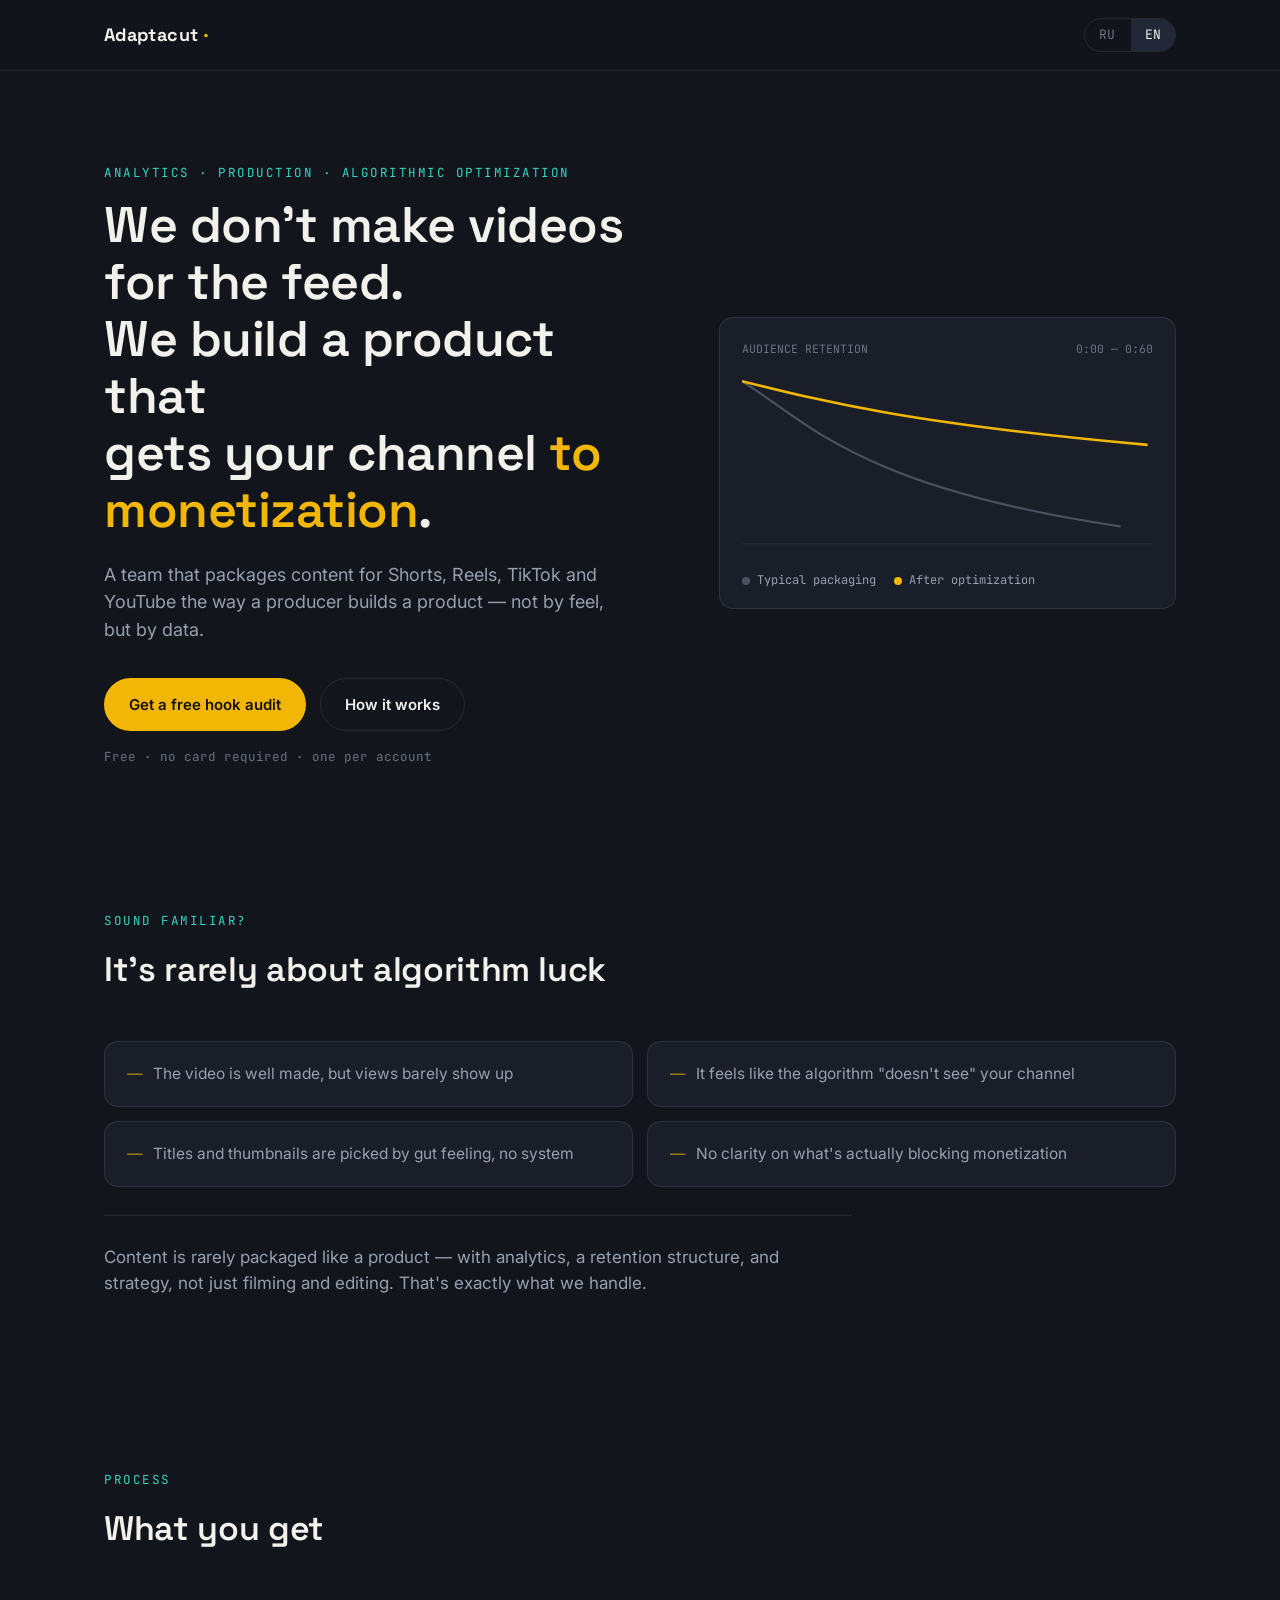
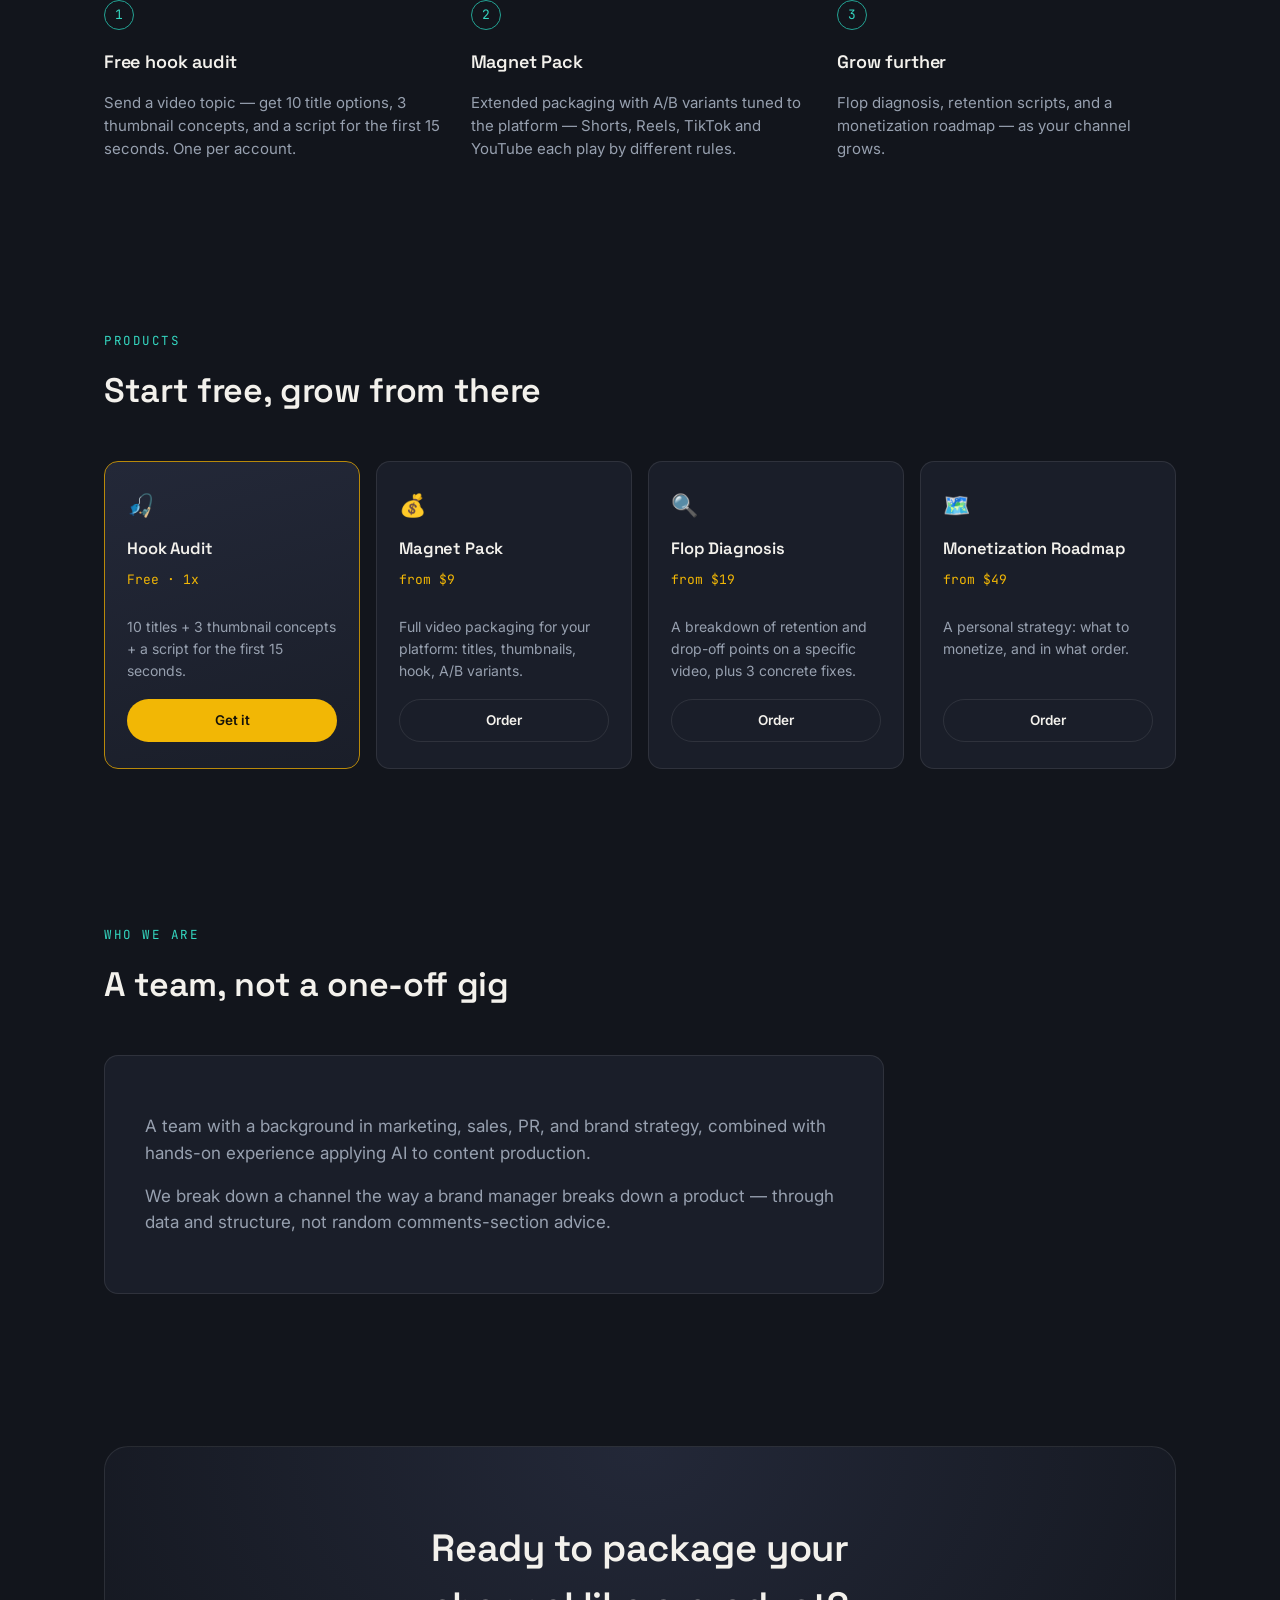
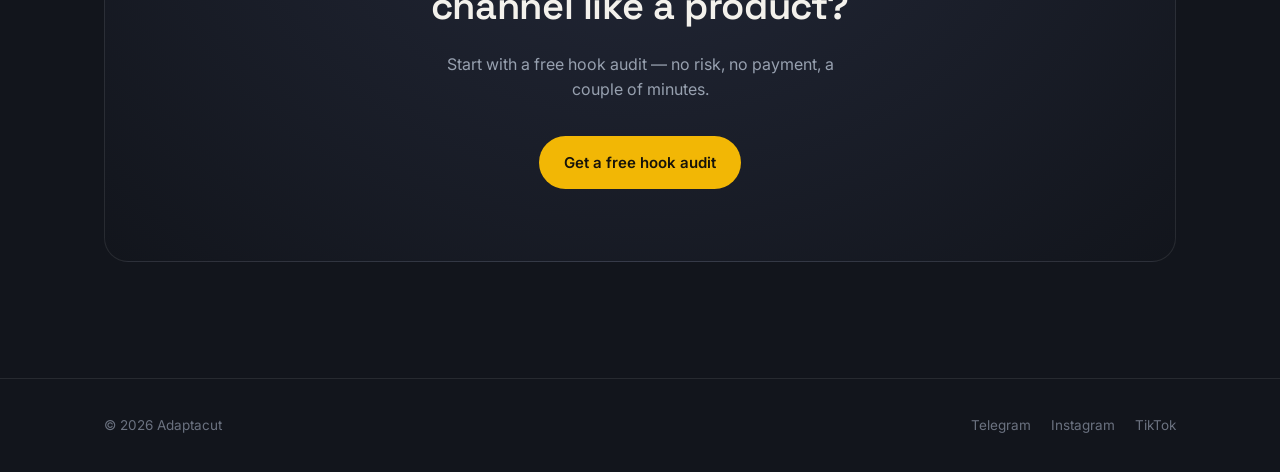
==== en/index.html @ 28b58857 "Add files via upload" ====
<!DOCTYPE html>
<html lang="en">
<head>
<meta charset="UTF-8">
<meta name="viewport" content="width=device-width, initial-scale=1.0">
<title>Adaptacut — the product that gets your channel to monetization</title>
<meta name="description" content="Analytics, packaging, content production, and algorithmic optimization for Shorts, Reels, TikTok and YouTube creators.">
<link rel="alternate" hreflang="ru" href="/">
<link rel="alternate" hreflang="en" href="/en/">
<link rel="preconnect" href="https://fonts.googleapis.com">
<link rel="preconnect" href="https://fonts.gstatic.com" crossorigin>
<link href="https://fonts.googleapis.com/css2?family=Space+Grotesk:wght@500;600;700&family=Inter:wght@400;500;600&family=JetBrains+Mono:wght@400;500&display=swap" rel="stylesheet">
<style>
/* ===== Design tokens ===== */
:root {
  --bg: #12151c;
  --surface: #1a1e29;
  --surface-2: #232838;
  --border: rgba(255, 255, 255, 0.09);
  --text: #f3f1ec;
  --text-muted: #97a0af;
  --text-dim: #6b7280;
  --gold: #f2b705;
  --gold-dim: #b8890a;
  --teal: #34d6c0;
  --teal-dim: #23a394;

  --font-display: "Space Grotesk", sans-serif;
  --font-body: "Inter", sans-serif;
  --font-mono: "JetBrains Mono", monospace;

  --container: 1120px;
  --radius: 14px;
}

* { box-sizing: border-box; }

html { scroll-behavior: smooth; }

body {
  margin: 0;
  background: var(--bg);
  color: var(--text);
  font-family: var(--font-body);
  font-size: 16px;
  line-height: 1.55;
  -webkit-font-smoothing: antialiased;
}

@media (prefers-reduced-motion: reduce) {
  html { scroll-behavior: auto; }
  * { animation-duration: 0.001ms !important; transition-duration: 0.001ms !important; }
}

a { color: inherit; }

.wrap {
  max-width: var(--container);
  margin: 0 auto;
  padding: 0 24px;
}

h1, h2, h3 {
  font-family: var(--font-display);
  font-weight: 600;
  letter-spacing: -0.01em;
  margin: 0;
}

.eyebrow {
  font-family: var(--font-mono);
  font-size: 12.5px;
  letter-spacing: 0.12em;
  text-transform: uppercase;
  color: var(--teal);
  display: inline-block;
  margin-bottom: 14px;
}

.muted { color: var(--text-muted); }

/* ===== Header ===== */
header {
  position: sticky;
  top: 0;
  z-index: 50;
  backdrop-filter: blur(10px);
  background: rgba(18, 21, 28, 0.82);
  border-bottom: 1px solid var(--border);
}

.header-inner {
  display: flex;
  align-items: center;
  justify-content: space-between;
  padding: 18px 24px;
}

.logo {
  font-family: var(--font-display);
  font-weight: 700;
  font-size: 18px;
  letter-spacing: 0.02em;
}

.logo span { color: var(--gold); }

.lang-toggle {
  display: flex;
  gap: 2px;
  font-family: var(--font-mono);
  font-size: 13px;
  border: 1px solid var(--border);
  border-radius: 100px;
  overflow: hidden;
}

.lang-toggle a {
  padding: 6px 14px;
  text-decoration: none;
  color: var(--text-dim);
}

.lang-toggle a.active {
  background: var(--surface-2);
  color: var(--text);
}

/* ===== Hero ===== */
.hero {
  padding: 88px 0 64px;
  position: relative;
  overflow: hidden;
}

.hero-grid {
  display: grid;
  grid-template-columns: 1.1fr 0.9fr;
  gap: 56px;
  align-items: center;
}

.hero h1 {
  font-size: clamp(32px, 4.4vw, 50px);
  line-height: 1.14;
}

.hero h1 .accent { color: var(--gold); }

.hero p.lead {
  font-size: 18px;
  color: var(--text-muted);
  max-width: 46ch;
  margin-top: 22px;
}

.cta-row {
  display: flex;
  gap: 14px;
  margin-top: 34px;
  flex-wrap: wrap;
}

.btn {
  display: inline-flex;
  align-items: center;
  gap: 8px;
  font-family: var(--font-body);
  font-weight: 600;
  font-size: 15px;
  padding: 14px 24px;
  border-radius: 100px;
  text-decoration: none;
  border: 1px solid transparent;
  cursor: pointer;
  transition: transform 0.15s ease, opacity 0.15s ease;
}

.btn:hover { transform: translateY(-1px); }

.btn-primary {
  background: var(--gold);
  color: #16130a;
}

.btn-primary:hover { opacity: 0.92; }

.btn-ghost {
  background: transparent;
  border-color: var(--border);
  color: var(--text);
}

.hero-note {
  margin-top: 16px;
  font-family: var(--font-mono);
  font-size: 12.5px;
  color: var(--text-dim);
}

/* ===== Retention chart — signature element ===== */
.chart-card {
  background: var(--surface);
  border: 1px solid var(--border);
  border-radius: var(--radius);
  padding: 22px 22px 18px;
}

.chart-card .chart-label {
  display: flex;
  justify-content: space-between;
  font-family: var(--font-mono);
  font-size: 11.5px;
  color: var(--text-dim);
  margin-bottom: 6px;
}

.legend {
  display: flex;
  gap: 18px;
  margin-top: 12px;
  font-family: var(--font-mono);
  font-size: 12px;
}

.legend-item { display: flex; align-items: center; gap: 7px; color: var(--text-muted); }
.dot { width: 8px; height: 8px; border-radius: 50%; }
.dot.grey { background: #4b5160; }
.dot.gold { background: var(--gold); }

.retention-line-typical {
  fill: none;
  stroke: #4b5160;
  stroke-width: 2.5;
  stroke-dasharray: 480;
  stroke-dashoffset: 480;
  animation: draw 1.6s ease forwards 0.3s;
}

.retention-line-optimized {
  fill: none;
  stroke: var(--gold);
  stroke-width: 3;
  stroke-dasharray: 480;
  stroke-dashoffset: 480;
  animation: draw 1.6s ease forwards 0.7s;
}

@keyframes draw {
  to { stroke-dashoffset: 0; }
}

/* ===== Sections ===== */
section { padding: 76px 0; }

.section-head { max-width: 620px; margin-bottom: 44px; }
.section-head h2 { font-size: clamp(26px, 3vw, 34px); }
.section-head p { color: var(--text-muted); margin-top: 12px; font-size: 16.5px; }

/* Pain grid */
.pain-grid {
  display: grid;
  grid-template-columns: repeat(2, 1fr);
  gap: 14px;
}

.pain-item {
  background: var(--surface);
  border: 1px solid var(--border);
  border-radius: var(--radius);
  padding: 20px 22px;
  font-size: 15.5px;
  color: var(--text-muted);
}

.pain-item::before {
  content: "—";
  color: var(--gold-dim);
  margin-right: 10px;
}

.pain-transition {
  margin-top: 28px;
  padding-top: 28px;
  border-top: 1px solid var(--border);
  font-size: 17px;
  max-width: 68ch;
}

/* Steps */
.steps { display: grid; grid-template-columns: repeat(3, 1fr); gap: 28px; }

.step-num {
  font-family: var(--font-mono);
  font-size: 13px;
  color: var(--teal);
  border: 1px solid var(--teal-dim);
  width: 30px; height: 30px;
  border-radius: 50%;
  display: flex; align-items: center; justify-content: center;
  margin-bottom: 18px;
}

.step h3 { font-size: 18px; margin-bottom: 10px; }
.step p { color: var(--text-muted); font-size: 15px; }

/* Products */
.products-grid {
  display: grid;
  grid-template-columns: repeat(4, 1fr);
  gap: 16px;
}

.product-card {
  background: var(--surface);
  border: 1px solid var(--border);
  border-radius: var(--radius);
  padding: 26px 22px;
  display: flex;
  flex-direction: column;
  transition: border-color 0.2s ease;
}

.product-card:hover { border-color: var(--teal-dim); }

.product-card.featured {
  background: linear-gradient(165deg, var(--surface-2), var(--surface));
  border-color: var(--gold-dim);
}

.product-icon { font-size: 22px; margin-bottom: 14px; }

.product-card h3 { font-size: 16.5px; margin-bottom: 8px; }

.product-price {
  font-family: var(--font-mono);
  font-size: 13px;
  color: var(--gold);
  margin-bottom: 12px;
}

.product-card p.desc {
  color: var(--text-muted);
  font-size: 14px;
  flex-grow: 1;
  margin-bottom: 18px;
}

.product-card .btn { padding: 10px 18px; font-size: 13.5px; width: 100%; justify-content: center; }

/* Team */
.team-block {
  background: var(--surface);
  border: 1px solid var(--border);
  border-radius: var(--radius);
  padding: 40px;
  max-width: 780px;
}

.team-block p { font-size: 17px; color: var(--text-muted); }
.team-block p + p { margin-top: 16px; }

/* Final CTA */
.final-cta {
  text-align: center;
  background: radial-gradient(ellipse at top, var(--surface-2), var(--bg));
  border-radius: 24px;
  padding: 72px 24px;
  border: 1px solid var(--border);
}

.final-cta h2 { font-size: clamp(26px, 3.4vw, 38px); max-width: 20ch; margin: 0 auto; }
.final-cta p { color: var(--text-muted); margin: 16px auto 0; max-width: 44ch; }
.final-cta .cta-row { justify-content: center; }

/* Footer */
footer {
  border-top: 1px solid var(--border);
  padding: 36px 0;
  margin-top: 40px;
}

.footer-inner {
  display: flex;
  justify-content: space-between;
  align-items: center;
  flex-wrap: wrap;
  gap: 16px;
  font-size: 13.5px;
  color: var(--text-dim);
}

.footer-links { display: flex; gap: 20px; }
.footer-links a { text-decoration: none; color: var(--text-dim); }
.footer-links a:hover { color: var(--text-muted); }

/* ===== Responsive ===== */
@media (max-width: 860px) {
  .hero-grid { grid-template-columns: 1fr; gap: 40px; }
  .pain-grid { grid-template-columns: 1fr; }
  .steps { grid-template-columns: 1fr; gap: 34px; }
  .products-grid { grid-template-columns: 1fr 1fr; }
  .team-block { padding: 28px; }
  .final-cta { padding: 52px 20px; }
}

@media (max-width: 520px) {
  .products-grid { grid-template-columns: 1fr; }
  .header-inner { padding: 14px 18px; }
  .hero { padding: 56px 0 44px; }
  section { padding: 56px 0; }
}

</style>
</head>
<body>

<header>
  <div class="wrap header-inner">
    <div class="logo">Adaptacut <span>·</span></div>
    <div class="lang-toggle">
      <a href="/">RU</a>
      <a href="/en/" class="active">EN</a>
    </div>
  </div>
</header>

<section class="hero">
  <div class="wrap hero-grid">
    <div>
      <span class="eyebrow">Analytics · Production · Algorithmic Optimization</span>
      <h1>We don't make videos for the feed.<br>We build a product that<br>gets your channel <span class="accent">to monetization</span>.</h1>
      <p class="lead">A team that packages content for Shorts, Reels, TikTok and YouTube the way a producer builds a product — not by feel, but by data.</p>
      <div class="cta-row">
        <a href="#products" class="btn btn-primary">Get a free hook audit</a>
        <a href="#how" class="btn btn-ghost">How it works</a>
      </div>
      <div class="hero-note">Free · no card required · one per account</div>
    </div>

    <div class="chart-card">
      <div class="chart-label">
        <span>AUDIENCE RETENTION</span>
        <span>0:00 — 0:60</span>
      </div>
      <svg viewBox="0 0 480 220" width="100%" height="auto" role="img" aria-label="Retention comparison: typical video loses viewers faster than an optimized one">
        <line x1="0" y1="210" x2="480" y2="210" stroke="rgba(255,255,255,0.08)" stroke-width="1"/>
        <path class="retention-line-typical" d="M0,20 C 80,70 140,150 480,195" />
        <path class="retention-line-optimized" d="M0,20 C 100,45 200,70 480,95" />
      </svg>
      <div class="legend">
        <div class="legend-item"><span class="dot grey"></span> Typical packaging</div>
        <div class="legend-item"><span class="dot gold"></span> After optimization</div>
      </div>
    </div>
  </div>
</section>

<section id="pain">
  <div class="wrap">
    <div class="section-head">
      <span class="eyebrow">Sound familiar?</span>
      <h2>It's rarely about algorithm luck</h2>
    </div>
    <div class="pain-grid">
      <div class="pain-item">The video is well made, but views barely show up</div>
      <div class="pain-item">It feels like the algorithm "doesn't see" your channel</div>
      <div class="pain-item">Titles and thumbnails are picked by gut feeling, no system</div>
      <div class="pain-item">No clarity on what's actually blocking monetization</div>
    </div>
    <p class="pain-transition muted">Content is rarely packaged like a product — with analytics, a retention structure, and strategy, not just filming and editing. That's exactly what we handle.</p>
  </div>
</section>

<section id="how">
  <div class="wrap">
    <div class="section-head">
      <span class="eyebrow">Process</span>
      <h2>What you get</h2>
    </div>
    <div class="steps">
      <div class="step">
        <div class="step-num">1</div>
        <h3>Free hook audit</h3>
        <p>Send a video topic — get 10 title options, 3 thumbnail concepts, and a script for the first 15 seconds. One per account.</p>
      </div>
      <div class="step">
        <div class="step-num">2</div>
        <h3>Magnet Pack</h3>
        <p>Extended packaging with A/B variants tuned to the platform — Shorts, Reels, TikTok and YouTube each play by different rules.</p>
      </div>
      <div class="step">
        <div class="step-num">3</div>
        <h3>Grow further</h3>
        <p>Flop diagnosis, retention scripts, and a monetization roadmap — as your channel grows.</p>
      </div>
    </div>
  </div>
</section>

<section id="products">
  <div class="wrap">
    <div class="section-head">
      <span class="eyebrow">Products</span>
      <h2>Start free, grow from there</h2>
    </div>
    <div class="products-grid">
      <div class="product-card featured">
        <div class="product-icon">🎣</div>
        <h3>Hook Audit</h3>
        <div class="product-price">Free · 1x</div>
        <p class="desc">10 titles + 3 thumbnail concepts + a script for the first 15 seconds.</p>
        <a href="#" class="btn btn-primary">Get it</a>
      </div>
      <div class="product-card">
        <div class="product-icon">💰</div>
        <h3>Magnet Pack</h3>
        <div class="product-price">from $9</div>
        <p class="desc">Full video packaging for your platform: titles, thumbnails, hook, A/B variants.</p>
        <a href="#" class="btn btn-ghost">Order</a>
      </div>
      <div class="product-card">
        <div class="product-icon">🔍</div>
        <h3>Flop Diagnosis</h3>
        <div class="product-price">from $19</div>
        <p class="desc">A breakdown of retention and drop-off points on a specific video, plus 3 concrete fixes.</p>
        <a href="#" class="btn btn-ghost">Order</a>
      </div>
      <div class="product-card">
        <div class="product-icon">🗺️</div>
        <h3>Monetization Roadmap</h3>
        <div class="product-price">from $49</div>
        <p class="desc">A personal strategy: what to monetize, and in what order.</p>
        <a href="#" class="btn btn-ghost">Order</a>
      </div>
    </div>
  </div>
</section>

<section id="team">
  <div class="wrap">
    <div class="section-head">
      <span class="eyebrow">Who we are</span>
      <h2>A team, not a one-off gig</h2>
    </div>
    <div class="team-block">
      <p>A team with a background in marketing, sales, PR, and brand strategy, combined with hands-on experience applying AI to content production.</p>
      <p>We break down a channel the way a brand manager breaks down a product — through data and structure, not random comments-section advice.</p>
    </div>
  </div>
</section>

<section id="cta">
  <div class="wrap">
    <div class="final-cta">
      <h2>Ready to package your channel like a product?</h2>
      <p>Start with a free hook audit — no risk, no payment, a couple of minutes.</p>
      <div class="cta-row">
        <a href="#products" class="btn btn-primary">Get a free hook audit</a>
      </div>
    </div>
  </div>
</section>

<footer>
  <div class="wrap footer-inner">
    <div>© 2026 Adaptacut</div>
    <div class="footer-links">
      <a href="#">Telegram</a>
      <a href="#">Instagram</a>
      <a href="#">TikTok</a>
    </div>
  </div>
</footer>

</body>
</html>
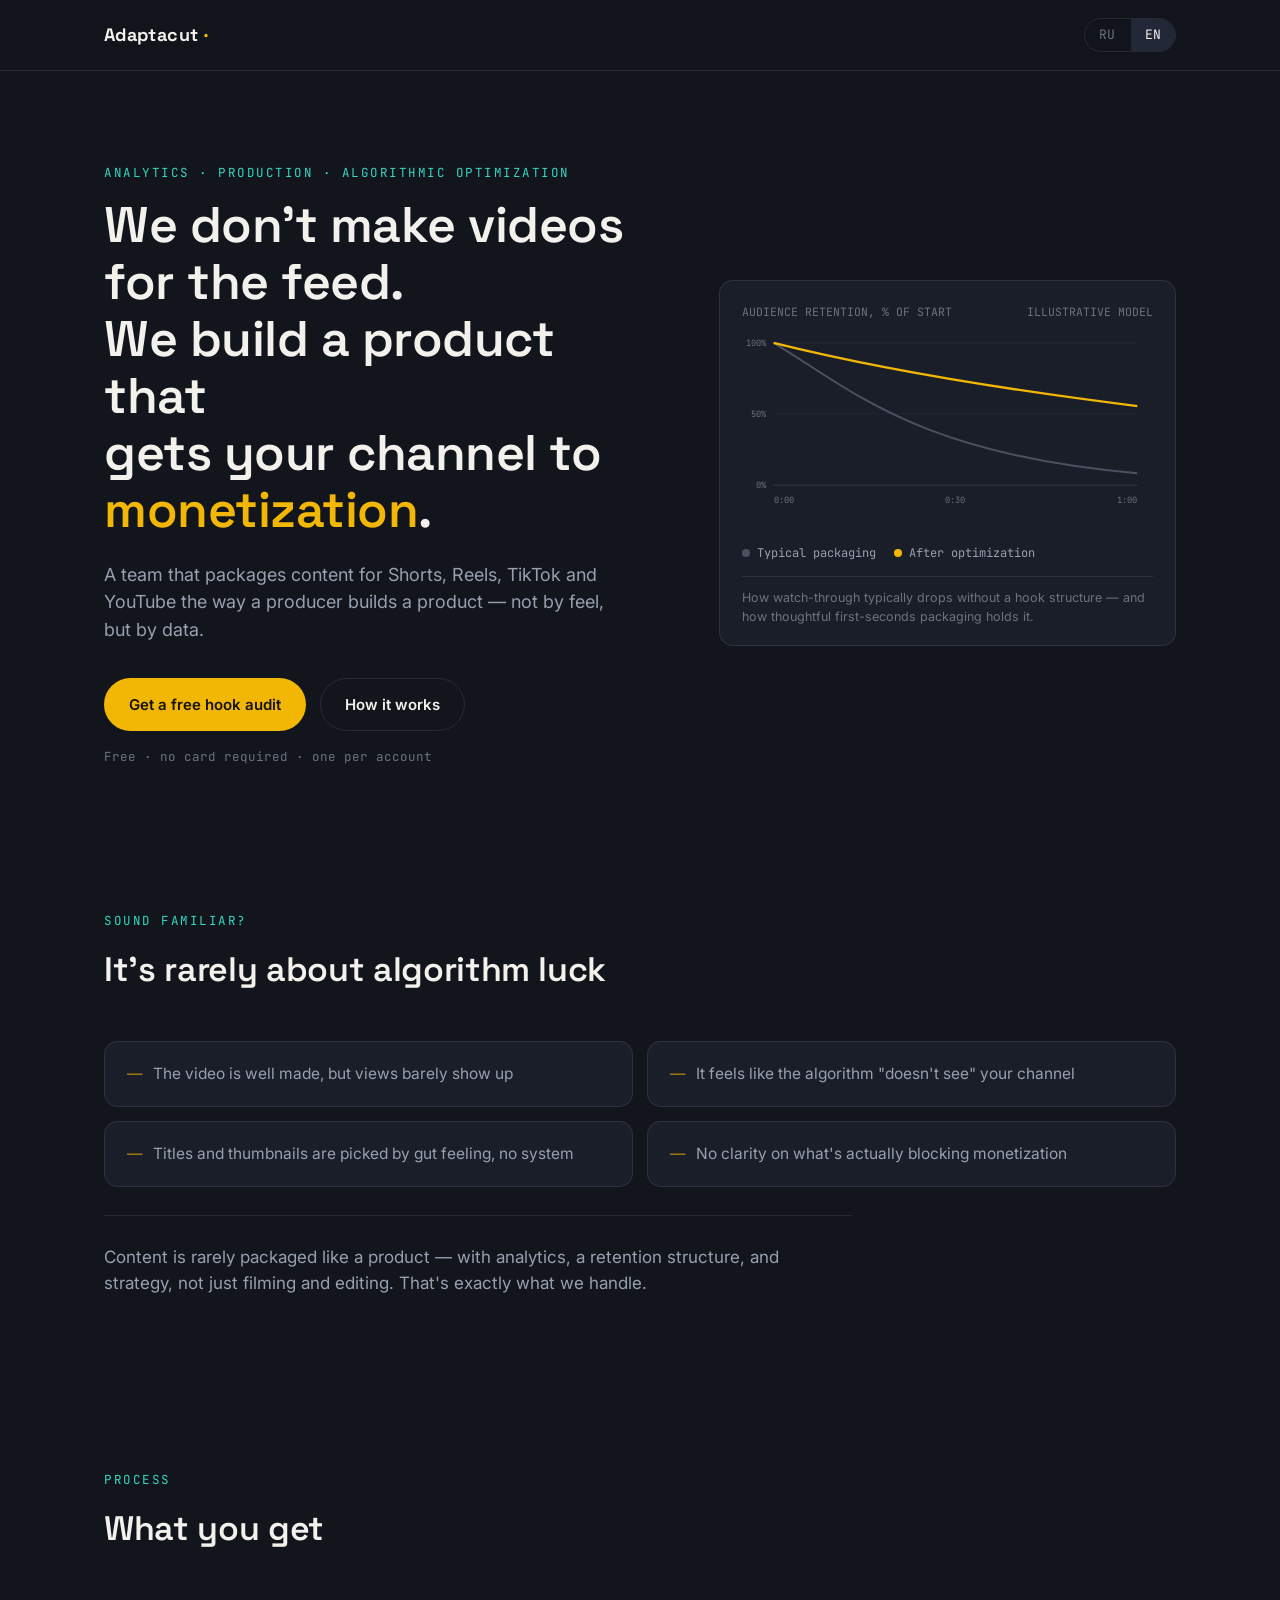
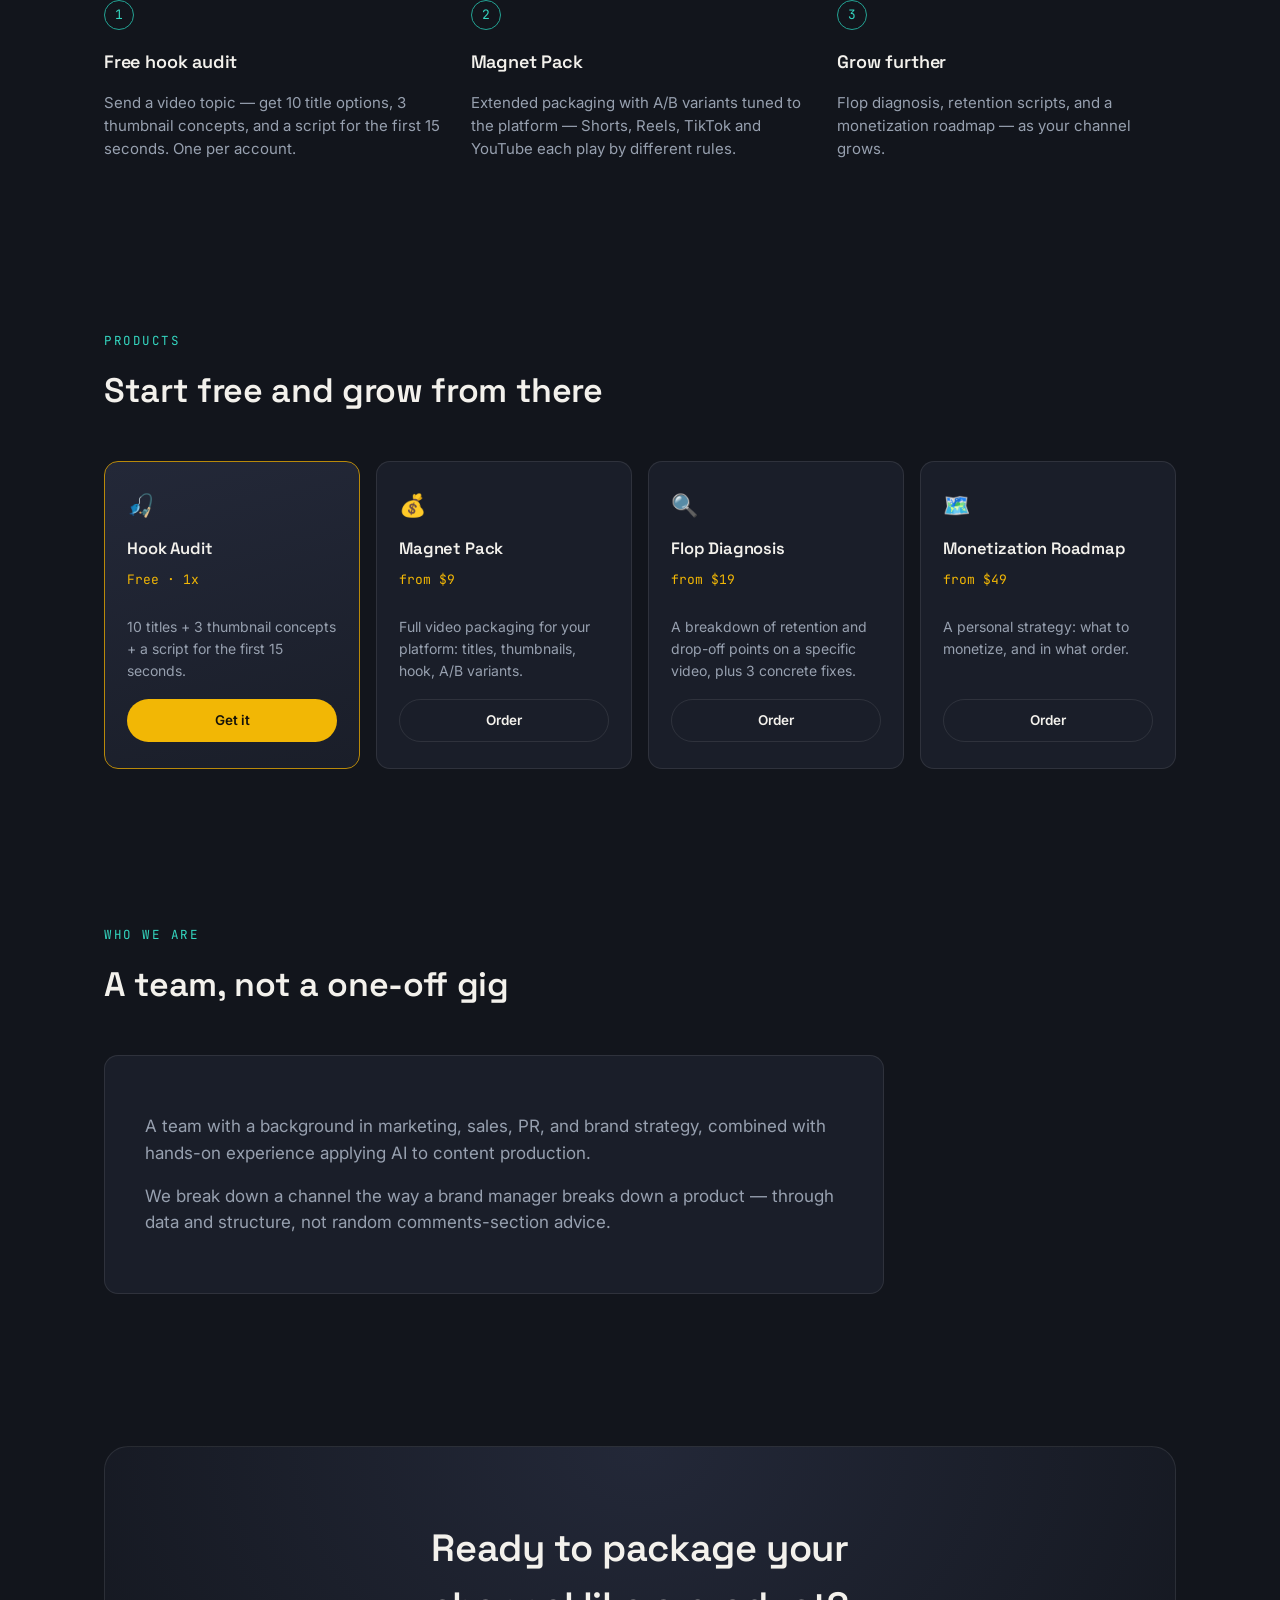
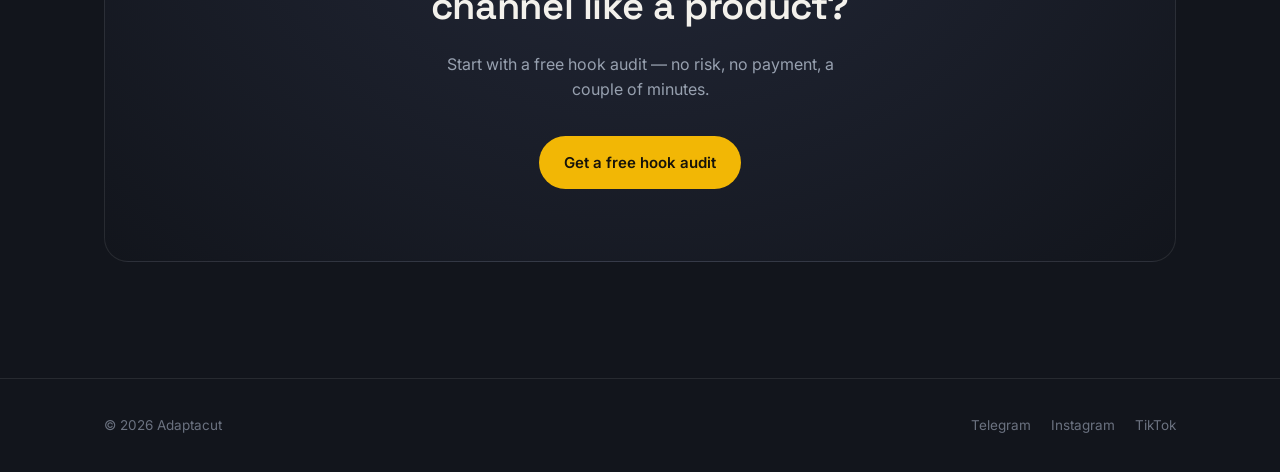
==== commit 1ab20998: "Add files via upload" ====
--- a/en/index.html
+++ b/en/index.html
@@ -232,8 +232,8 @@
   fill: none;
   stroke: #4b5160;
   stroke-width: 2.5;
-  stroke-dasharray: 480;
-  stroke-dashoffset: 480;
+  stroke-dasharray: 700;
+  stroke-dashoffset: 700;
   animation: draw 1.6s ease forwards 0.3s;
 }
 
@@ -241,9 +241,18 @@
   fill: none;
   stroke: var(--gold);
   stroke-width: 3;
-  stroke-dasharray: 480;
-  stroke-dashoffset: 480;
+  stroke-dasharray: 700;
+  stroke-dashoffset: 700;
   animation: draw 1.6s ease forwards 0.7s;
+}
+
+.chart-caption {
+  margin: 14px 0 0;
+  font-size: 12.5px;
+  line-height: 1.5;
+  color: var(--text-dim);
+  border-top: 1px solid var(--border);
+  padding-top: 12px;
 }
 
 @keyframes draw {
@@ -429,7 +438,7 @@
   <div class="wrap hero-grid">
     <div>
       <span class="eyebrow">Analytics · Production · Algorithmic Optimization</span>
-      <h1>We don't make videos for the feed.<br>We build a product that<br>gets your channel <span class="accent">to monetization</span>.</h1>
+      <h1>We don't make videos for the feed.<br>We build a product that<br>gets your channel to <span class="accent">monetization</span>.</h1>
       <p class="lead">A team that packages content for Shorts, Reels, TikTok and YouTube the way a producer builds a product — not by feel, but by data.</p>
       <div class="cta-row">
         <a href="#products" class="btn btn-primary">Get a free hook audit</a>
@@ -440,18 +449,30 @@
 
     <div class="chart-card">
       <div class="chart-label">
-        <span>AUDIENCE RETENTION</span>
-        <span>0:00 — 0:60</span>
-      </div>
-      <svg viewBox="0 0 480 220" width="100%" height="auto" role="img" aria-label="Retention comparison: typical video loses viewers faster than an optimized one">
-        <line x1="0" y1="210" x2="480" y2="210" stroke="rgba(255,255,255,0.08)" stroke-width="1"/>
-        <path class="retention-line-typical" d="M0,20 C 80,70 140,150 480,195" />
-        <path class="retention-line-optimized" d="M0,20 C 100,45 200,70 480,95" />
+        <span>AUDIENCE RETENTION, % OF START</span>
+        <span>ILLUSTRATIVE MODEL</span>
+      </div>
+      <svg viewBox="0 0 520 250" width="100%" height="auto" role="img" aria-label="Retention comparison: typical video loses viewers faster than a video with optimized packaging">
+        <line x1="40" y1="20" x2="500" y2="20" stroke="rgba(255,255,255,0.06)" stroke-width="1"/>
+        <line x1="40" y1="110" x2="500" y2="110" stroke="rgba(255,255,255,0.06)" stroke-width="1"/>
+        <line x1="40" y1="200" x2="500" y2="200" stroke="rgba(255,255,255,0.14)" stroke-width="1"/>
+
+        <text x="30" y="24" text-anchor="end" font-family="JetBrains Mono, monospace" font-size="11" fill="#6b7280">100%</text>
+        <text x="30" y="114" text-anchor="end" font-family="JetBrains Mono, monospace" font-size="11" fill="#6b7280">50%</text>
+        <text x="30" y="204" text-anchor="end" font-family="JetBrains Mono, monospace" font-size="11" fill="#6b7280">0%</text>
+
+        <text x="40" y="222" text-anchor="start" font-family="JetBrains Mono, monospace" font-size="11" fill="#6b7280">0:00</text>
+        <text x="270" y="222" text-anchor="middle" font-family="JetBrains Mono, monospace" font-size="11" fill="#6b7280">0:30</text>
+        <text x="500" y="222" text-anchor="end" font-family="JetBrains Mono, monospace" font-size="11" fill="#6b7280">1:00</text>
+
+        <path class="retention-line-typical" d="M40,20 C 140,80 220,160 500,185" />
+        <path class="retention-line-optimized" d="M40,20 C 160,50 300,75 500,100" />
       </svg>
       <div class="legend">
         <div class="legend-item"><span class="dot grey"></span> Typical packaging</div>
         <div class="legend-item"><span class="dot gold"></span> After optimization</div>
       </div>
+      <p class="chart-caption">How watch-through typically drops without a hook structure — and how thoughtful first-seconds packaging holds it.</p>
     </div>
   </div>
 </section>
@@ -502,7 +523,7 @@
   <div class="wrap">
     <div class="section-head">
       <span class="eyebrow">Products</span>
-      <h2>Start free, grow from there</h2>
+      <h2>Start free and grow from there</h2>
     </div>
     <div class="products-grid">
       <div class="product-card featured">
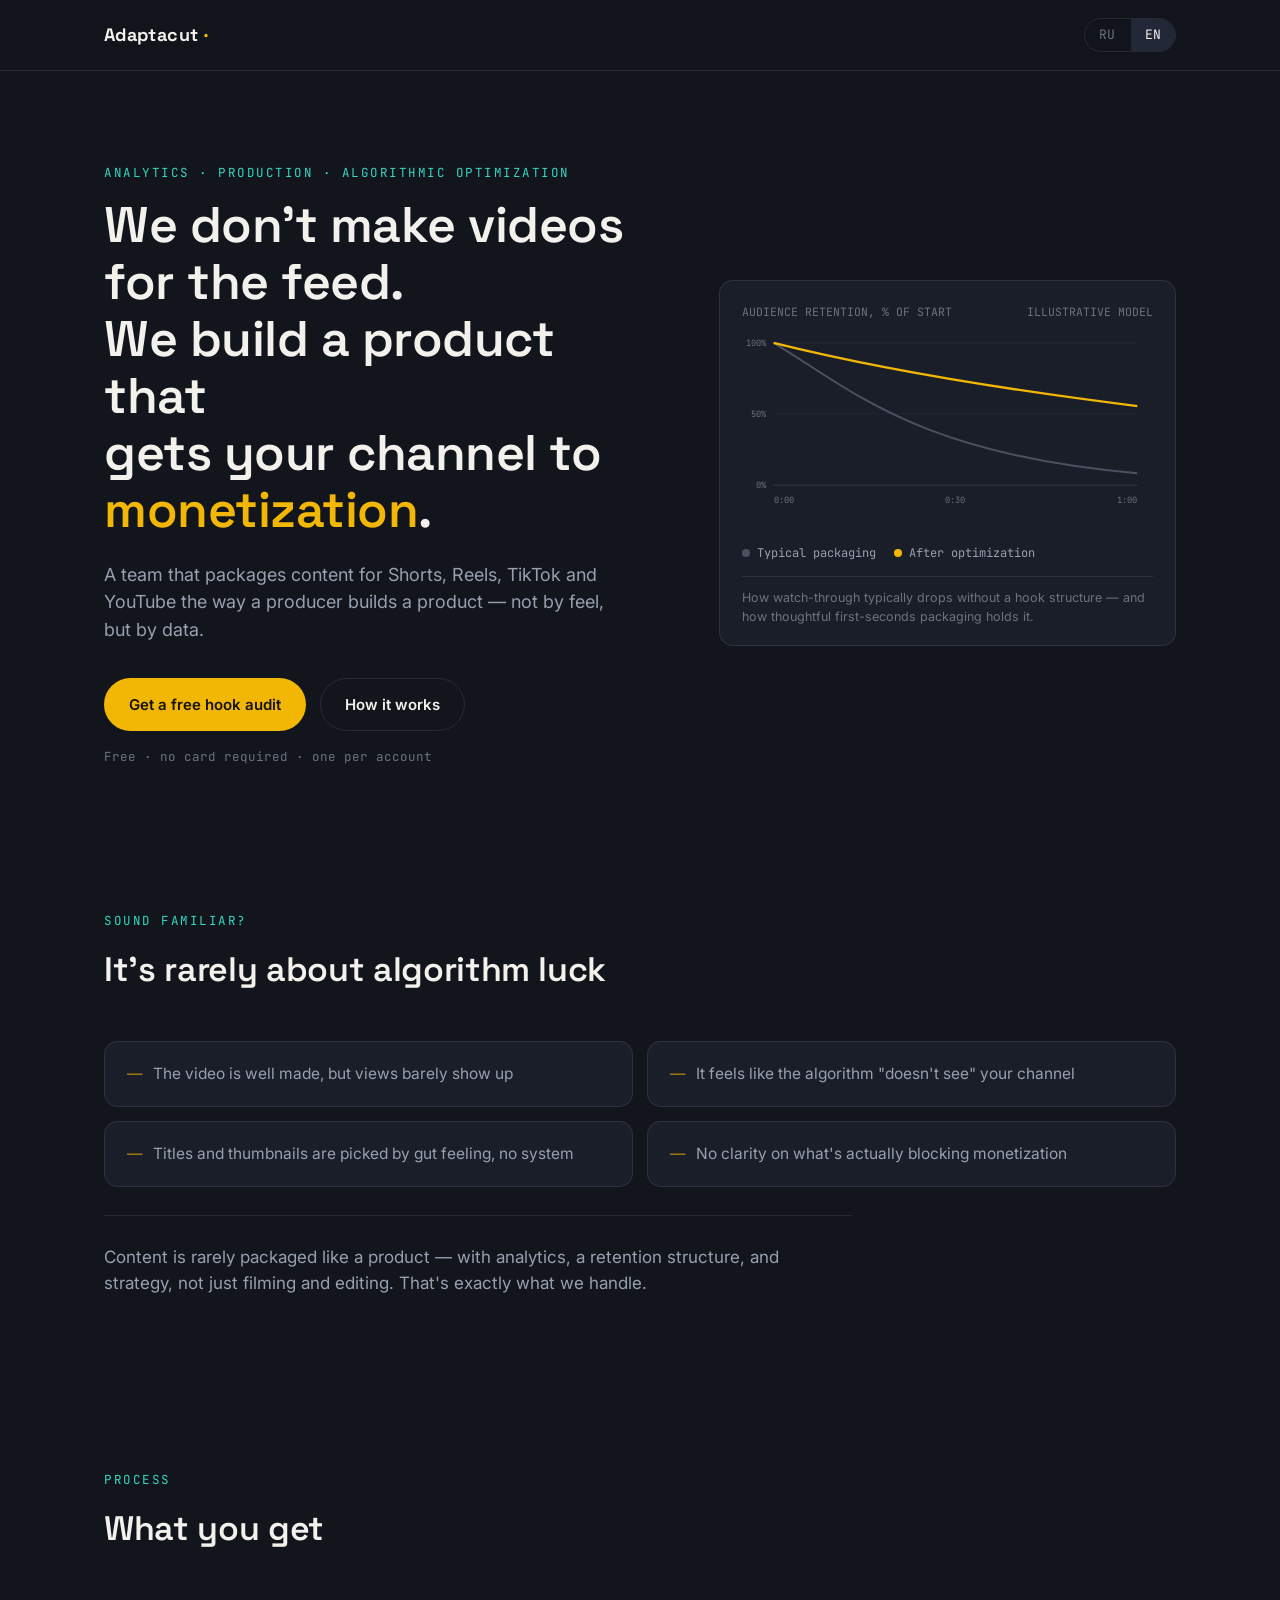
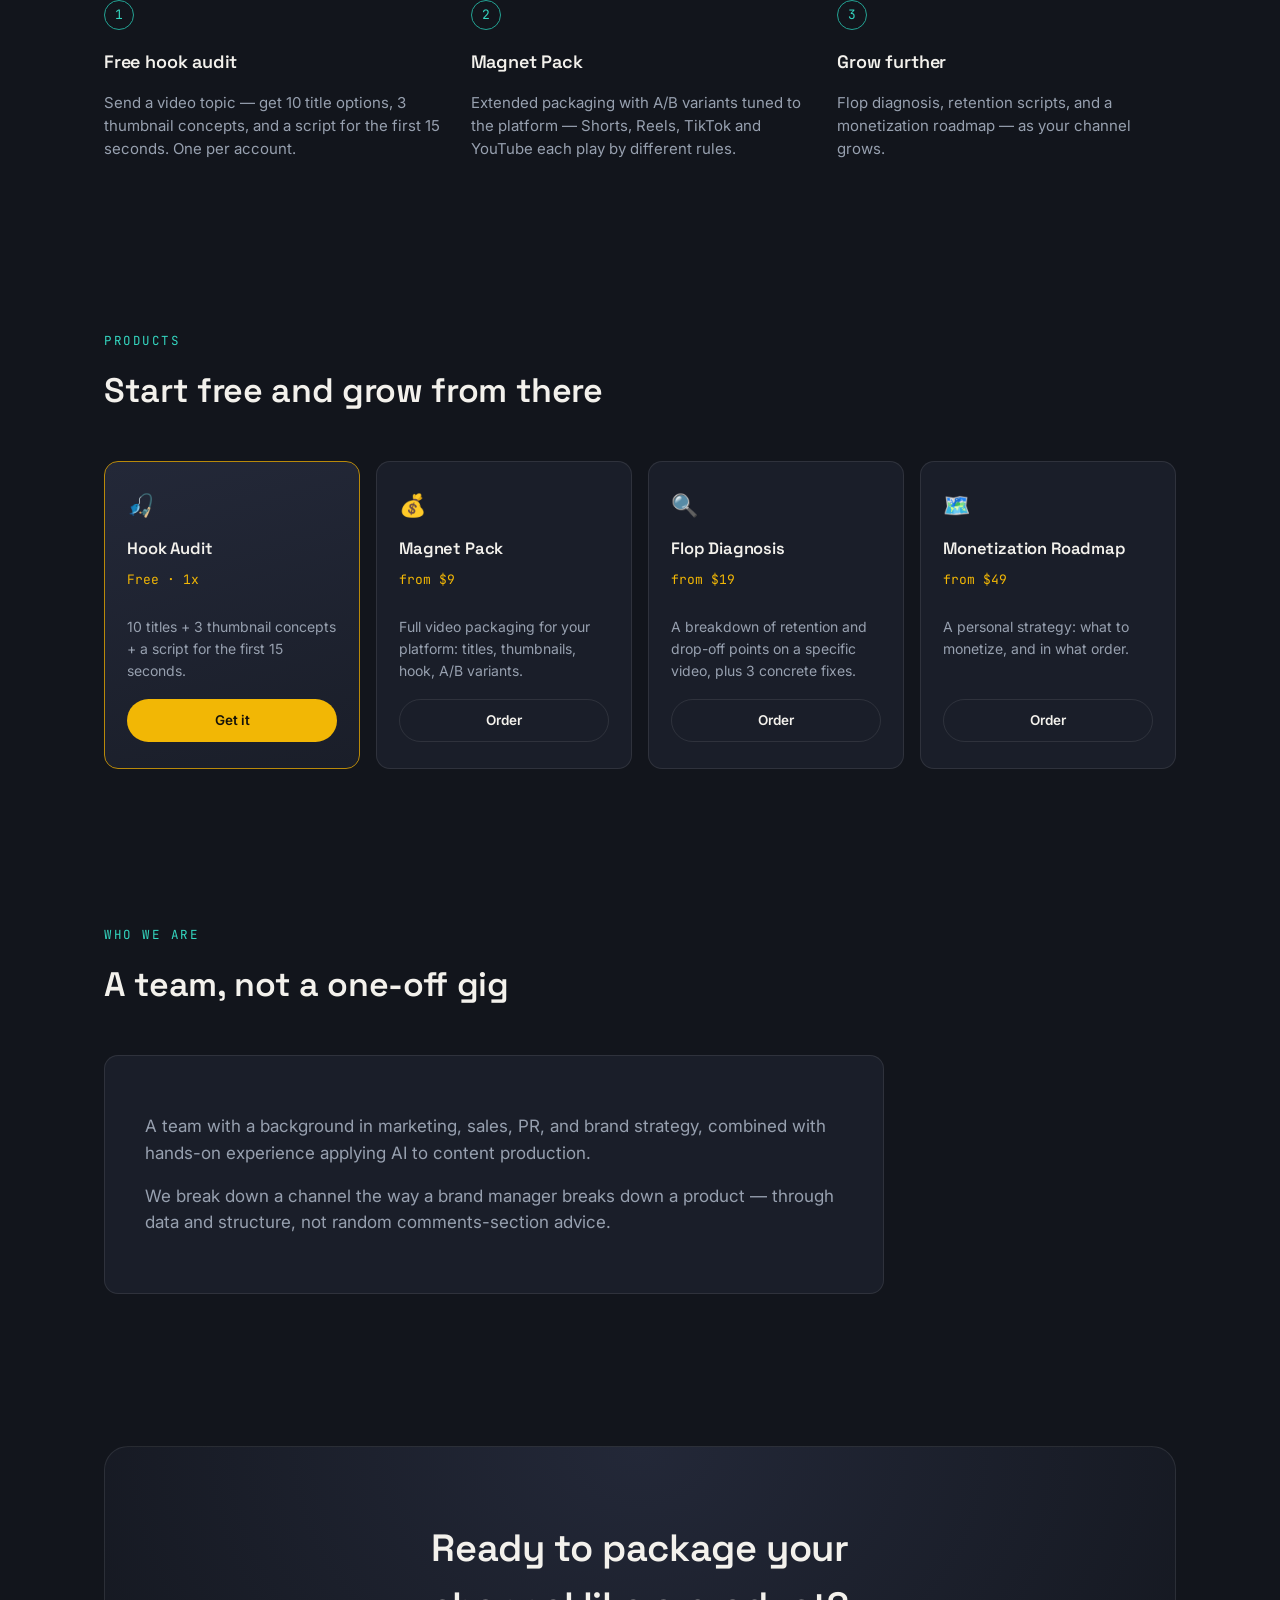
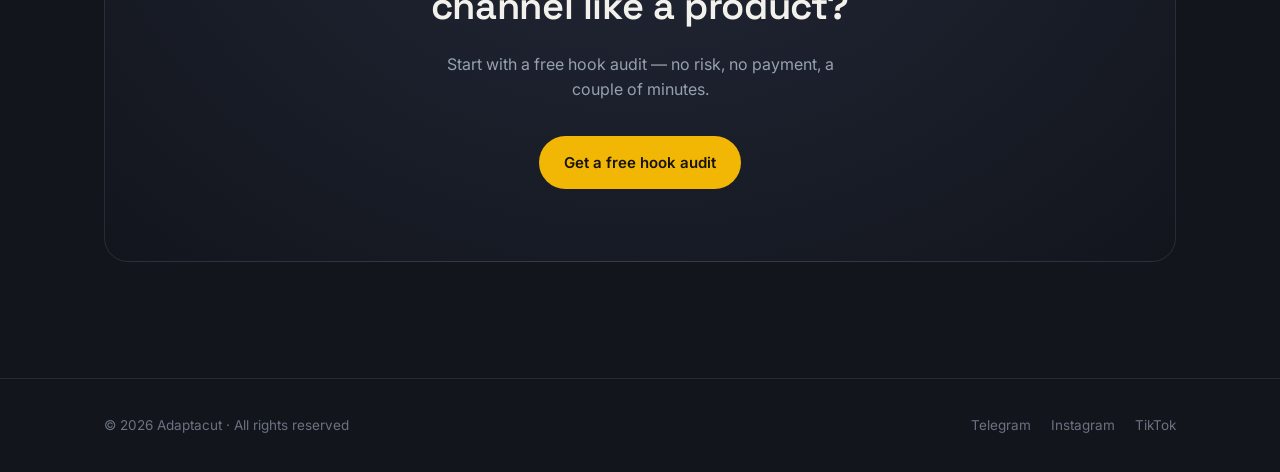
==== commit f59f1b72: "Add files via upload" ====
--- a/en/index.html
+++ b/en/index.html
@@ -7,6 +7,7 @@
 <meta name="description" content="Analytics, packaging, content production, and algorithmic optimization for Shorts, Reels, TikTok and YouTube creators.">
 <link rel="alternate" hreflang="ru" href="/">
 <link rel="alternate" hreflang="en" href="/en/">
+<link rel="icon" href="../favicon.png" type="image/png">
 <link rel="preconnect" href="https://fonts.googleapis.com">
 <link rel="preconnect" href="https://fonts.gstatic.com" crossorigin>
 <link href="https://fonts.googleapis.com/css2?family=Space+Grotesk:wght@500;600;700&family=Inter:wght@400;500;600&family=JetBrains+Mono:wght@400;500&display=swap" rel="stylesheet">
@@ -420,6 +421,133 @@
   section { padding: 56px 0; }
 }
 
+/* ===== Booking Modal ===== */
+.modal-overlay {
+  display: none;
+  position: fixed;
+  inset: 0;
+  background: rgba(0,0,0,0.65);
+  backdrop-filter: blur(3px);
+  z-index: 200;
+  align-items: center;
+  justify-content: center;
+  padding: 20px;
+}
+
+.modal-overlay.open { display: flex; }
+
+.modal-card {
+  background: var(--surface);
+  border: 1px solid var(--border);
+  border-radius: var(--radius);
+  max-width: 460px;
+  width: 100%;
+  max-height: 88vh;
+  overflow-y: auto;
+  padding: 28px;
+  position: relative;
+}
+
+.modal-close {
+  position: absolute;
+  top: 16px;
+  right: 16px;
+  background: none;
+  border: none;
+  color: var(--text-dim);
+  font-size: 20px;
+  cursor: pointer;
+  line-height: 1;
+  padding: 4px;
+}
+
+.modal-close:hover { color: var(--text); }
+
+.modal-card h3 {
+  font-size: 19px;
+  margin-bottom: 6px;
+  padding-right: 20px;
+}
+
+.modal-subtitle {
+  color: var(--text-muted);
+  font-size: 14px;
+  margin-bottom: 20px;
+}
+
+.modal-step { display: none; }
+.modal-step.active { display: block; }
+
+.date-grid {
+  display: grid;
+  grid-template-columns: repeat(5, 1fr);
+  gap: 8px;
+  margin-bottom: 8px;
+  max-height: 260px;
+  overflow-y: auto;
+  padding-right: 4px;
+}
+
+.date-btn {
+  background: var(--surface-2);
+  border: 1px solid var(--border);
+  border-radius: 8px;
+  padding: 9px 4px;
+  text-align: center;
+  cursor: pointer;
+  color: var(--text);
+  font-family: var(--font-body);
+}
+
+.date-btn .date-num { display: block; font-size: 14px; font-weight: 600; }
+.date-btn .date-mon { display: block; font-size: 10.5px; color: var(--text-dim); font-family: var(--font-mono); }
+.date-btn .date-left { display: block; font-size: 9.5px; color: var(--teal); font-family: var(--font-mono); margin-top: 2px; }
+
+.date-btn:hover:not(.full) { border-color: var(--teal-dim); }
+.date-btn.selected { border-color: var(--gold); background: rgba(242,183,5,0.08); }
+.date-btn.full {
+  opacity: 0.35;
+  cursor: not-allowed;
+  pointer-events: none;
+}
+.date-btn.full .date-left { color: #6b7280; }
+
+.form-field { margin-bottom: 14px; }
+.form-field label { display: block; font-size: 13px; color: var(--text-muted); margin-bottom: 6px; }
+.form-field input {
+  width: 100%;
+  background: var(--surface-2);
+  border: 1px solid var(--border);
+  border-radius: 8px;
+  padding: 11px 12px;
+  color: var(--text);
+  font-family: var(--font-body);
+  font-size: 14.5px;
+}
+.form-field input:focus { outline: none; border-color: var(--teal-dim); }
+
+.modal-selected-date {
+  font-family: var(--font-mono);
+  font-size: 12.5px;
+  color: var(--teal);
+  margin-bottom: 16px;
+  padding: 8px 12px;
+  background: var(--surface-2);
+  border-radius: 8px;
+}
+
+.modal-msg {
+  font-size: 13.5px;
+  padding: 10px 12px;
+  border-radius: 8px;
+  margin-top: 12px;
+  display: none;
+}
+.modal-msg.error { display: block; background: rgba(220,80,80,0.12); color: #e08080; }
+.modal-msg.success { display: block; background: rgba(52,214,192,0.1); color: var(--teal); }
+
+.modal-loading { text-align: center; padding: 30px 0; color: var(--text-dim); font-size: 13.5px; }
+
 </style>
 </head>
 <body>
@@ -441,7 +569,7 @@
       <h1>We don't make videos for the feed.<br>We build a product that<br>gets your channel to <span class="accent">monetization</span>.</h1>
       <p class="lead">A team that packages content for Shorts, Reels, TikTok and YouTube the way a producer builds a product — not by feel, but by data.</p>
       <div class="cta-row">
-        <a href="#products" class="btn btn-primary">Get a free hook audit</a>
+        <a href="javascript:void(0)" class="btn btn-primary js-open-booking">Get a free hook audit</a>
         <a href="#how" class="btn btn-ghost">How it works</a>
       </div>
       <div class="hero-note">Free · no card required · one per account</div>
@@ -531,7 +659,7 @@
         <h3>Hook Audit</h3>
         <div class="product-price">Free · 1x</div>
         <p class="desc">10 titles + 3 thumbnail concepts + a script for the first 15 seconds.</p>
-        <a href="#" class="btn btn-primary">Get it</a>
+        <a href="javascript:void(0)" class="btn btn-primary js-open-booking">Get it</a>
       </div>
       <div class="product-card">
         <div class="product-icon">💰</div>
@@ -577,7 +705,7 @@
       <h2>Ready to package your channel like a product?</h2>
       <p>Start with a free hook audit — no risk, no payment, a couple of minutes.</p>
       <div class="cta-row">
-        <a href="#products" class="btn btn-primary">Get a free hook audit</a>
+        <a href="javascript:void(0)" class="btn btn-primary js-open-booking">Get a free hook audit</a>
       </div>
     </div>
   </div>
@@ -585,7 +713,7 @@
 
 <footer>
   <div class="wrap footer-inner">
-    <div>© 2026 Adaptacut</div>
+    <div>© 2026 Adaptacut · All rights reserved</div>
     <div class="footer-links">
       <a href="#">Telegram</a>
       <a href="#">Instagram</a>
@@ -594,5 +722,205 @@
   </div>
 </footer>
 
+<div class="modal-overlay" id="bookingModal">
+  <div class="modal-card">
+    <button class="modal-close" id="modalClose" aria-label="Close">✕</button>
+
+    <div class="modal-step active" id="stepDate">
+      <h3>Pick a date</h3>
+      <p class="modal-subtitle">Free hook audit — one per account, 3 spots per day.</p>
+      <div id="dateGrid" class="date-grid">
+        <div class="modal-loading">Loading available dates…</div>
+      </div>
+    </div>
+
+    <div class="modal-step" id="stepForm">
+      <h3>Your details</h3>
+      <div class="modal-selected-date" id="selectedDateLabel"></div>
+      <div class="form-field">
+        <label for="fieldName">Name</label>
+        <input type="text" id="fieldName" maxlength="100" placeholder="How should we call you">
+      </div>
+      <div class="form-field">
+        <label for="fieldContact">Telegram or email</label>
+        <input type="text" id="fieldContact" maxlength="100" placeholder="@username or email">
+      </div>
+      <div class="form-field">
+        <label for="fieldTopic">Video topic</label>
+        <input type="text" id="fieldTopic" maxlength="300" placeholder="What's the video about — briefly">
+      </div>
+      <div class="cta-row">
+        <button class="btn btn-ghost" id="backToDate" type="button">Back</button>
+        <button class="btn btn-primary" id="submitBooking" type="button">Book it</button>
+      </div>
+      <div class="modal-msg" id="modalMsg"></div>
+    </div>
+
+    <div class="modal-step" id="stepSuccess">
+      <h3>You're in 🎉</h3>
+      <p class="modal-subtitle" id="successText"></p>
+    </div>
+  </div>
+</div>
+
+<script>
+(function() {
+  const API_AVAILABILITY = '/api/availability';
+  const API_BOOK = '/api/book';
+  const MAX_SLOTS = 3;
+
+  const modal = document.getElementById('bookingModal');
+  const dateGrid = document.getElementById('dateGrid');
+  const stepDate = document.getElementById('stepDate');
+  const stepForm = document.getElementById('stepForm');
+  const stepSuccess = document.getElementById('stepSuccess');
+  const selectedDateLabel = document.getElementById('selectedDateLabel');
+  const modalMsg = document.getElementById('modalMsg');
+
+  let selectedDate = null;
+  const monthNames = ['Jan','Feb','Mar','Apr','May','Jun','Jul','Aug','Sep','Oct','Nov','Dec'];
+
+  function toISO(d) {
+    return d.toISOString().slice(0, 10);
+  }
+
+  function showStep(step) {
+    [stepDate, stepForm, stepSuccess].forEach(s => s.classList.remove('active'));
+    step.classList.add('active');
+  }
+
+  function openModal() {
+    modal.classList.add('open');
+    selectedDate = null;
+    modalMsg.className = 'modal-msg';
+    document.getElementById('fieldName').value = '';
+    document.getElementById('fieldContact').value = '';
+
+    if (localStorage.getItem('adaptacut_claimed') === '1') {
+      stepDate.innerHTML = '<h3>Free audit already used</h3><p class="modal-subtitle">You\'ve already claimed a free hook audit from this device. Check out the paid packages below — more options and platform-specific tuning.</p>';
+      showStep(stepDate);
+      return;
+    }
+
+    showStep(stepDate);
+    loadAvailability();
+  }
+
+  function closeModal() {
+    modal.classList.remove('open');
+  }
+
+  async function loadAvailability() {
+    dateGrid.innerHTML = '<div class="modal-loading">Loading available dates…</div>';
+    let counts = {};
+    try {
+      const res = await fetch(API_AVAILABILITY);
+      const data = await res.json();
+      counts = data.counts || {};
+    } catch (e) {
+      dateGrid.innerHTML = '<div class="modal-loading">Could not load dates. Refresh the page.</div>';
+      return;
+    }
+    renderDates(counts);
+  }
+
+  function renderDates(counts) {
+    dateGrid.innerHTML = '';
+    const today = new Date();
+    for (let i = 1; i <= 30; i++) {
+      const d = new Date(today);
+      d.setDate(today.getDate() + i);
+      const iso = toISO(d);
+      const taken = counts[iso] || 0;
+      const left = MAX_SLOTS - taken;
+      const full = left <= 0;
+
+      const btn = document.createElement('div');
+      btn.className = 'date-btn' + (full ? ' full' : '');
+      btn.innerHTML = `
+        <span class="date-num">${d.getDate()}</span>
+        <span class="date-mon">${monthNames[d.getMonth()]}</span>
+        <span class="date-left">${full ? 'full' : left + ' left'}</span>
+      `;
+      if (!full) {
+        btn.addEventListener('click', () => selectDate(iso, d));
+      }
+      dateGrid.appendChild(btn);
+    }
+  }
+
+  function selectDate(iso, d) {
+    selectedDate = iso;
+    selectedDateLabel.textContent = d.toLocaleDateString('en-US', { day: 'numeric', month: 'long', year: 'numeric' });
+    modalMsg.className = 'modal-msg';
+    showStep(stepForm);
+  }
+
+  async function submitBooking() {
+    const name = document.getElementById('fieldName').value.trim();
+    const contact = document.getElementById('fieldContact').value.trim();
+    const topic = document.getElementById('fieldTopic').value.trim();
+
+    if (!name || !contact || !topic) {
+      modalMsg.className = 'modal-msg error';
+      modalMsg.textContent = 'Please fill in all fields.';
+      return;
+    }
+
+    const submitBtn = document.getElementById('submitBooking');
+    submitBtn.disabled = true;
+    submitBtn.textContent = 'Sending…';
+
+    try {
+      const res = await fetch(API_BOOK, {
+        method: 'POST',
+        headers: { 'Content-Type': 'application/json' },
+        body: JSON.stringify({ name, contact, date: selectedDate, topic })
+      });
+      const data = await res.json();
+
+      if (res.status === 403) {
+        localStorage.setItem('adaptacut_claimed', '1');
+        modalMsg.className = 'modal-msg error';
+        modalMsg.textContent = 'This free audit has already been used from this contact or device.';
+        return;
+      }
+
+      if (res.status === 409) {
+        modalMsg.className = 'modal-msg error';
+        modalMsg.textContent = 'Those spots just filled up — please pick another date.';
+        showStep(stepDate);
+        loadAvailability();
+        return;
+      }
+
+      if (!res.ok) {
+        modalMsg.className = 'modal-msg error';
+        modalMsg.textContent = 'Something went wrong. Please try again.';
+        return;
+      }
+
+      document.getElementById('successText').textContent = "You're booked. We'll reach out soon.";
+      localStorage.setItem('adaptacut_claimed', '1');
+      showStep(stepSuccess);
+    } catch (e) {
+      modalMsg.className = 'modal-msg error';
+      modalMsg.textContent = 'Network error. Please try again.';
+    } finally {
+      submitBtn.disabled = false;
+      submitBtn.textContent = 'Book it';
+    }
+  }
+
+  document.querySelectorAll('.js-open-booking').forEach(el => {
+    el.addEventListener('click', openModal);
+  });
+
+  document.getElementById('modalClose').addEventListener('click', closeModal);
+  document.getElementById('backToDate').addEventListener('click', () => showStep(stepDate));
+  document.getElementById('submitBooking').addEventListener('click', submitBooking);
+  modal.addEventListener('click', (e) => { if (e.target === modal) closeModal(); });
+})();
+</script>
 </body>
 </html>
